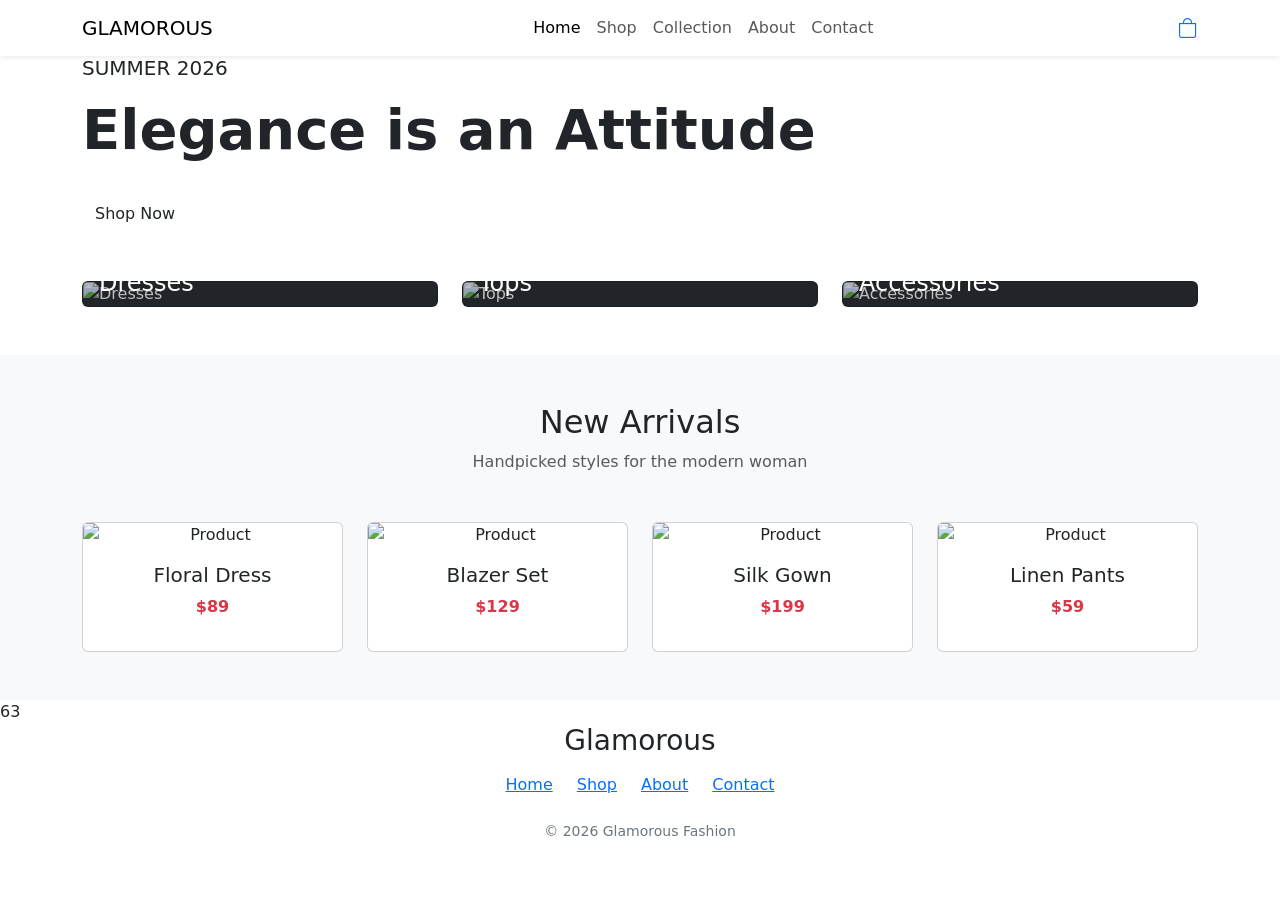
==== index.html @ 3c0deda7 "Add files via upload" ====
<!DOCTYPE html>
<html lang="en">
<head>
    <meta charset="UTF-8">
    <meta name="viewport" content="width=device-width, initial-scale=1.0">
    <title>GLAMOROUS | Home</title>
    <link href="https://cdn.jsdelivr.net/npm/bootstrap@5.3.0/dist/css/bootstrap.min.css" rel="stylesheet">
    <link rel="stylesheet" href="https://cdn.jsdelivr.net/npm/bootstrap-icons@1.10.5/font/bootstrap-icons.css">
    <link href="https://fonts.googleapis.com/css2?family=Playfair+Display:wght@400;600;700&family=Lato:wght@300;400;700&display=swap" rel="stylesheet">
    <link rel="stylesheet" href="Assets/css/style.css">
</head>
<body>

    <nav class="navbar navbar-expand-lg navbar-light bg-white sticky-top shadow-sm">
        <div class="container">
            <a class="navbar-brand" href="index.html">GLAMOROUS</a>
            <button class="navbar-toggler" type="button" data-bs-toggle="collapse" data-bs-target="#navbarNav">
                <span class="navbar-toggler-icon"></span>
            </button>
            <div class="collapse navbar-collapse justify-content-center" id="navbarNav">
                <ul class="navbar-nav">
                    <li class="nav-item"><a class="nav-link active" href="index.html">Home</a></li>
                    <li class="nav-item"><a class="nav-link" href="shop.html">Shop</a></li>
                    <li class="nav-item"><a class="nav-link" href="collection.html">Collection</a></li>
                    <li class="nav-item"><a class="nav-link" href="about.html">About</a></li>
                    <li class="nav-item"><a class="nav-link" href="contact.html">Contact</a></li>
                </ul>
            </div>
            <div class="d-flex gap-3"><a href="shop.html"><i class="bi bi-bag fs-5"></i></a></div>
        </div>
    </nav>

    <div class="hero">
        <div class="container">
            <h5 class="text-uppercase mb-3">Summer 2026</h5>
            <h1 class="display-4 fw-bold mb-3">Elegance is an Attitude</h1>
            <a href="shop.html" class="btn btn-custom mt-3">Shop Now</a>
        </div>
    </div>

    <section class="py-5">
        <div class="container">
            <div class="row g-4">
                <div class="col-md-4 col-12">
                    <div class="card bg-dark text-white h-100">
                        <img src="Assets/Images/Fashion/home1.jpg" class="card-img" style="opacity:0.7" alt="Dresses">
                        <div class="card-img-overlay d-flex align-items-end p-3">
                            <h4 class="mb-0">Dresses</h4>
                        </div>
                    </div>
                </div>
                <div class="col-md-4 col-12">
                    <div class="card bg-dark text-white h-100">
                        <img src="Assets/Images/Fashion/home2.jpg" class="card-img" style="opacity:0.7" alt="Tops">
                        <div class="card-img-overlay d-flex align-items-end p-3">
                            <h4 class="mb-0">Tops</h4>
                        </div>
                    </div>
                </div>
                <div class="col-md-4 col-12">
                    <div class="card bg-dark text-white h-100">
                        <img src="Assets/Images/Fashion/home3.jpg" class="card-img" style="opacity:0.7" alt="Accessories">
                        <div class="card-img-overlay d-flex align-items-end p-3">
                            <h4 class="mb-0">Accessories</h4>
                        </div>
                    </div>
                </div>
            </div>
        </div>
    </section>

    <section class="py-5 bg-light">
        <div class="container text-center">
            <h2 class="mb-2">New Arrivals</h2>
            <p class="mb-5 text-muted">Handpicked styles for the modern woman</p>
            <div class="row g-4">
                <div class="col-12 col-sm-6 col-md-3">
                    <div class="card h-100">
                        <img src="Assets/Images/Fashion/home4.jpg" class="card-img-top" alt="Product">
                        <div class="card-body">
                            <h5>Floral Dress</h5>
                            <p class="fw-bold text-danger">$89</p>
                        </div>
                    </div>
                </div>
                <div class="col-12 col-sm-6 col-md-3">
                    <div class="card h-100">
                        <img src="Assets/Images/Fashion/home5.webp" class="card-img-top" alt="Product">
                        <div class="card-body">
                            <h5>Blazer Set</h5>
                            <p class="fw-bold text-danger">$129</p>
                        </div>
                    </div>
                </div>
                <div class="col-12 col-sm-6 col-md-3">
                    <div class="card h-100">
                        <img src="Assets/Images/Fashion/home6.avif" class="card-img-top" alt="Product">
                        <div class="card-body">
                            <h5>Silk Gown</h5>
                            <p class="fw-bold text-danger">$199</p>
                        </div>
                    </div>
                </div>
                <div class="col-12 col-sm-6 col-md-3">
                    <div class="card h-100">
                        <img src="Assets/Images/Fashion/home7.jpg" class="card-img-top" alt="Product">
                        <div class="card-body">
                            <h5>Linen Pants</h5>
                            <p class="fw-bold text-danger">$59</p>
                        </div>
                    </div>
                </div>
            </div>
        </div>
    </section>
63
    <footer>
        <div class="container text-center">
            <h3 class="mb-3">Glamorous</h3>
            <div class="row justify-content-center mb-4">
                <div class="col-auto"><a href="index.html">Home</a></div>
                <div class="col-auto"><a href="shop.html">Shop</a></div>
                <div class="col-auto"><a href="about.html">About</a></div>
                <div class="col-auto"><a href="contact.html">Contact</a></div>
            </div>
            <p class="small text-secondary">&copy; 2026 Glamorous Fashion</p>
        </div>
    </footer>

    <script src="https://cdn.jsdelivr.net/npm/bootstrap@5.3.0/dist/js/bootstrap.bundle.min.js"></script>
</body>
</html>
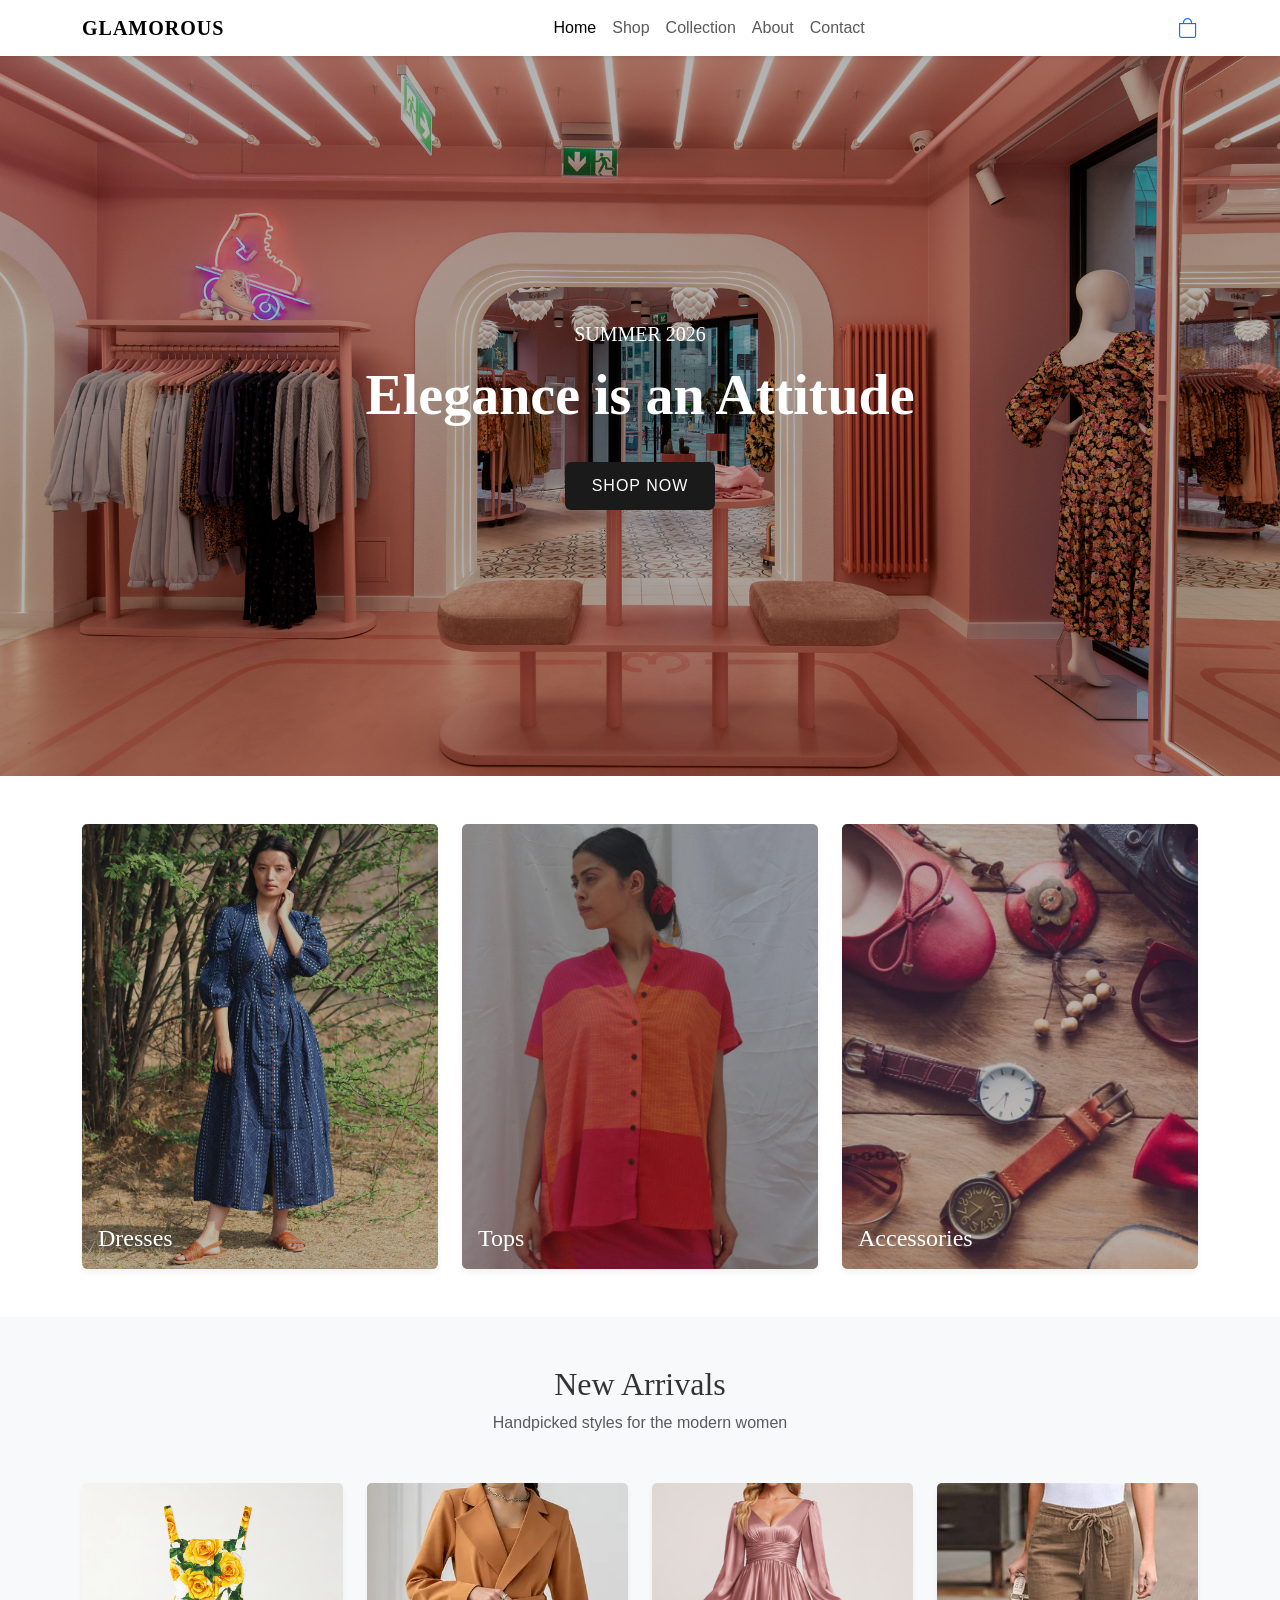
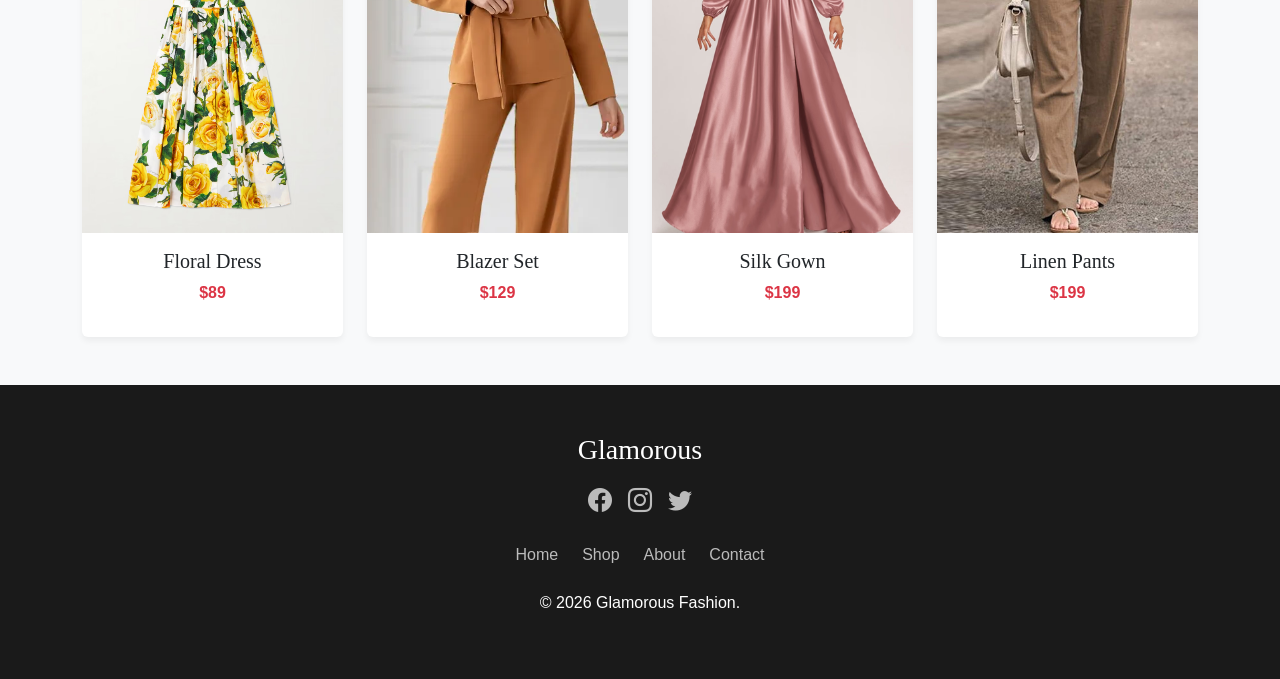
==== commit 8e1f5301: "Add files via upload" ====
--- a/index.html
+++ b/index.html
@@ -4,7 +4,7 @@
     <meta charset="UTF-8">
     <meta name="viewport" content="width=device-width, initial-scale=1.0">
     <title>GLAMOROUS | Home</title>
-    <link href="https://cdn.jsdelivr.net/npm/bootstrap@5.3.0/dist/css/bootstrap.min.css" rel="stylesheet">
+    <link href="https://cdn.jsdelivr.net/npm/bootstrap@5.3.8/dist/css/bootstrap.min.css" rel="stylesheet" integrity="sha384-sRIl4kxILFvY47J16cr9ZwB07vP4J8+LH7qKQnuqkuIAvNWLzeN8tE5YBujZqJLB" crossorigin="anonymous">
     <link rel="stylesheet" href="https://cdn.jsdelivr.net/npm/bootstrap-icons@1.10.5/font/bootstrap-icons.css">
     <link href="https://fonts.googleapis.com/css2?family=Playfair+Display:wght@400;600;700&family=Lato:wght@300;400;700&display=swap" rel="stylesheet">
     <link rel="stylesheet" href="Assets/css/style.css">
@@ -43,7 +43,7 @@
             <div class="row g-4">
                 <div class="col-md-4 col-12">
                     <div class="card bg-dark text-white h-100">
-                        <img src="Assets/Images/Fashion/home1.jpg" class="card-img" style="opacity:0.7" alt="Dresses">
+                        <img src="Assets/Images/Fashion/home1.jpg" class="card-img" style="opacity: 0.7" alt="Dresses">
                         <div class="card-img-overlay d-flex align-items-end p-3">
                             <h4 class="mb-0">Dresses</h4>
                         </div>
@@ -51,7 +51,7 @@
                 </div>
                 <div class="col-md-4 col-12">
                     <div class="card bg-dark text-white h-100">
-                        <img src="Assets/Images/Fashion/home2.jpg" class="card-img" style="opacity:0.7" alt="Tops">
+                        <img src="Assets/Images/Fashion/home2.jpg" class="card-img" style="opacity: 0.7" alt="Dresses">
                         <div class="card-img-overlay d-flex align-items-end p-3">
                             <h4 class="mb-0">Tops</h4>
                         </div>
@@ -59,7 +59,7 @@
                 </div>
                 <div class="col-md-4 col-12">
                     <div class="card bg-dark text-white h-100">
-                        <img src="Assets/Images/Fashion/home3.jpg" class="card-img" style="opacity:0.7" alt="Accessories">
+                        <img src="Assets/Images/Fashion/home3.jpg" class="card-img" style="opacity: 0.7" alt="Dresses">
                         <div class="card-img-overlay d-flex align-items-end p-3">
                             <h4 class="mb-0">Accessories</h4>
                         </div>
@@ -72,7 +72,7 @@
     <section class="py-5 bg-light">
         <div class="container text-center">
             <h2 class="mb-2">New Arrivals</h2>
-            <p class="mb-5 text-muted">Handpicked styles for the modern woman</p>
+            <p class="mb-5 text-muted">Handpicked styles for the modern women</p>
             <div class="row g-4">
                 <div class="col-12 col-sm-6 col-md-3">
                     <div class="card h-100">
@@ -106,27 +106,33 @@
                         <img src="Assets/Images/Fashion/home7.jpg" class="card-img-top" alt="Product">
                         <div class="card-body">
                             <h5>Linen Pants</h5>
-                            <p class="fw-bold text-danger">$59</p>
+                            <p class="fw-bold text-danger">$199</p>
                         </div>
                     </div>
                 </div>
             </div>
         </div>
     </section>
-63
+
     <footer>
         <div class="container text-center">
             <h3 class="mb-3">Glamorous</h3>
-            <div class="row justify-content-center mb-4">
+            <div class="d-flex justify-content-center gap-3 mb-3">
+                <a href="#" class="text-#bbbbbb fs-4"><i class="bi bi-facebook"></i></a>
+                <a href="#" class="text-#bbbbbb fs-4"><i class="bi bi-instagram"></i></a>
+                <a href="#" class="text-#bbbbbb fs-4"><i class="bi bi-twitter"></i></a>
+            </div>
+            <div class="row justify-content-center mb-3">
                 <div class="col-auto"><a href="index.html">Home</a></div>
                 <div class="col-auto"><a href="shop.html">Shop</a></div>
                 <div class="col-auto"><a href="about.html">About</a></div>
                 <div class="col-auto"><a href="contact.html">Contact</a></div>
             </div>
-            <p class="small text-secondary">&copy; 2026 Glamorous Fashion</p>
+            <p class="small-text-secondary">&copy; 2026 Glamorous Fashion.</p>
         </div>
     </footer>
+    
+    <script src="https://cdn.jsdelivr.net/npm/bootstrap@5.3.8/dist/js/bootstrap.bundle.min.js" integrity="sha384-FKyoEForCGlyvwx9Hj09JcYn3nv7wiPVlz7YYwJrWVcXK/BmnVDxM+D2scQbITxI" crossorigin="anonymous"></script>
 
-    <script src="https://cdn.jsdelivr.net/npm/bootstrap@5.3.0/dist/js/bootstrap.bundle.min.js"></script>
 </body>
 </html>
--- a/Assets/css/style.css
+++ b/Assets/css/style.css
@@ -0,0 +1,115 @@
+:root {
+    --primary: #1a1a1a;
+    --accent: #d4a373;
+    --font-head: 'Playfair Display', serif;
+    --font-body: 'Lato', sans-serif;
+    --bg-light: #f8f9fa;
+}
+body {
+    font-family: var(--font-body);
+    display: flex;
+    flex-direction: column;
+    min-height: 100vh;
+    color: #333;
+}
+h1, h2, h3, h4, h5, h6, .navbar-brand {
+    font-family: var(--font-head);
+}
+.navbar-brand {
+    font-weight: 700;
+    letter-spacing: 1px;
+}
+.navbar {
+    box-shadow: 0 2px 10px rgba(0,0,0,0.05);
+}
+.btn-custom {
+    background: var(--primary);
+    color: #fff;
+    border: 2px solid var(--primary);
+    text-transform: uppercase;
+    letter-spacing: 1px;
+    padding: 10px 25px;
+    transition: all 0.3s ease;
+}
+.btn-custom:hover {
+    background: transparent;
+    color: #fff;
+}
+.hero {
+    background: linear-gradient(rgba(0,0,0,0.3), rgba(0,0,0,0.3)), url('../Images/Fashion/bg.jpg') center/cover no-repeat;
+    min-height: 60vh;
+    display: flex;
+    align-items: center;
+    justify-content: center;
+    color: #fff;
+    text-align: center;
+    padding: 0 15px;
+}
+.collection-hero {
+    background: url('../Images/Fashion/col1.gif') center/cover no-repeat;
+    height: 40vh;
+    display: flex;
+    align-items: center;
+    justify-content: center;
+    color: #fff;
+    text-shadow: 0 2px 4px rgba(0,0,0,0.5);
+}
+.card {
+    border: none;
+    box-shadow: 0 4px 6px rgba(0,0,0,0.05);
+    transition: transform 0.3s ease;
+}
+.card:hover {
+    transform: translateY(-5px);
+}
+.card-img-top {
+    height: 350px;
+    object-fit: cover;
+}
+.shop-img {
+    height: 300px;
+    object-fit: cover;
+}
+.team-img {
+    width: 120px;
+    height: 120px;
+    object-fit: cover;
+    border-radius: 50%;
+}
+.contact-box {
+    background-color: var(--bg-light);
+    padding: 2rem;
+    height: 100%;
+}
+footer {
+    background: var(--primary);
+    color: #fff;
+    padding: 3rem 0;
+    margin-top: auto;
+}
+footer a {
+    color: #bbb;
+    text-decoration: none;
+    display: block;
+    margin-bottom: 0.5rem;
+    transition: color 0.3s;
+}
+footer a:hover {
+    color: #fff;
+}
+@media (min-width: 768px) {
+    .hero {
+        min-height: 80vh;
+    }
+    .hero h1 {
+        font-size: 3.5rem;
+    }
+    .collection-hero {
+        height: 50vh;
+    }
+}
+@media (max-width: 576px) {
+    .navbar-brand {
+        font-size: 1.4rem;
+    }
+}
